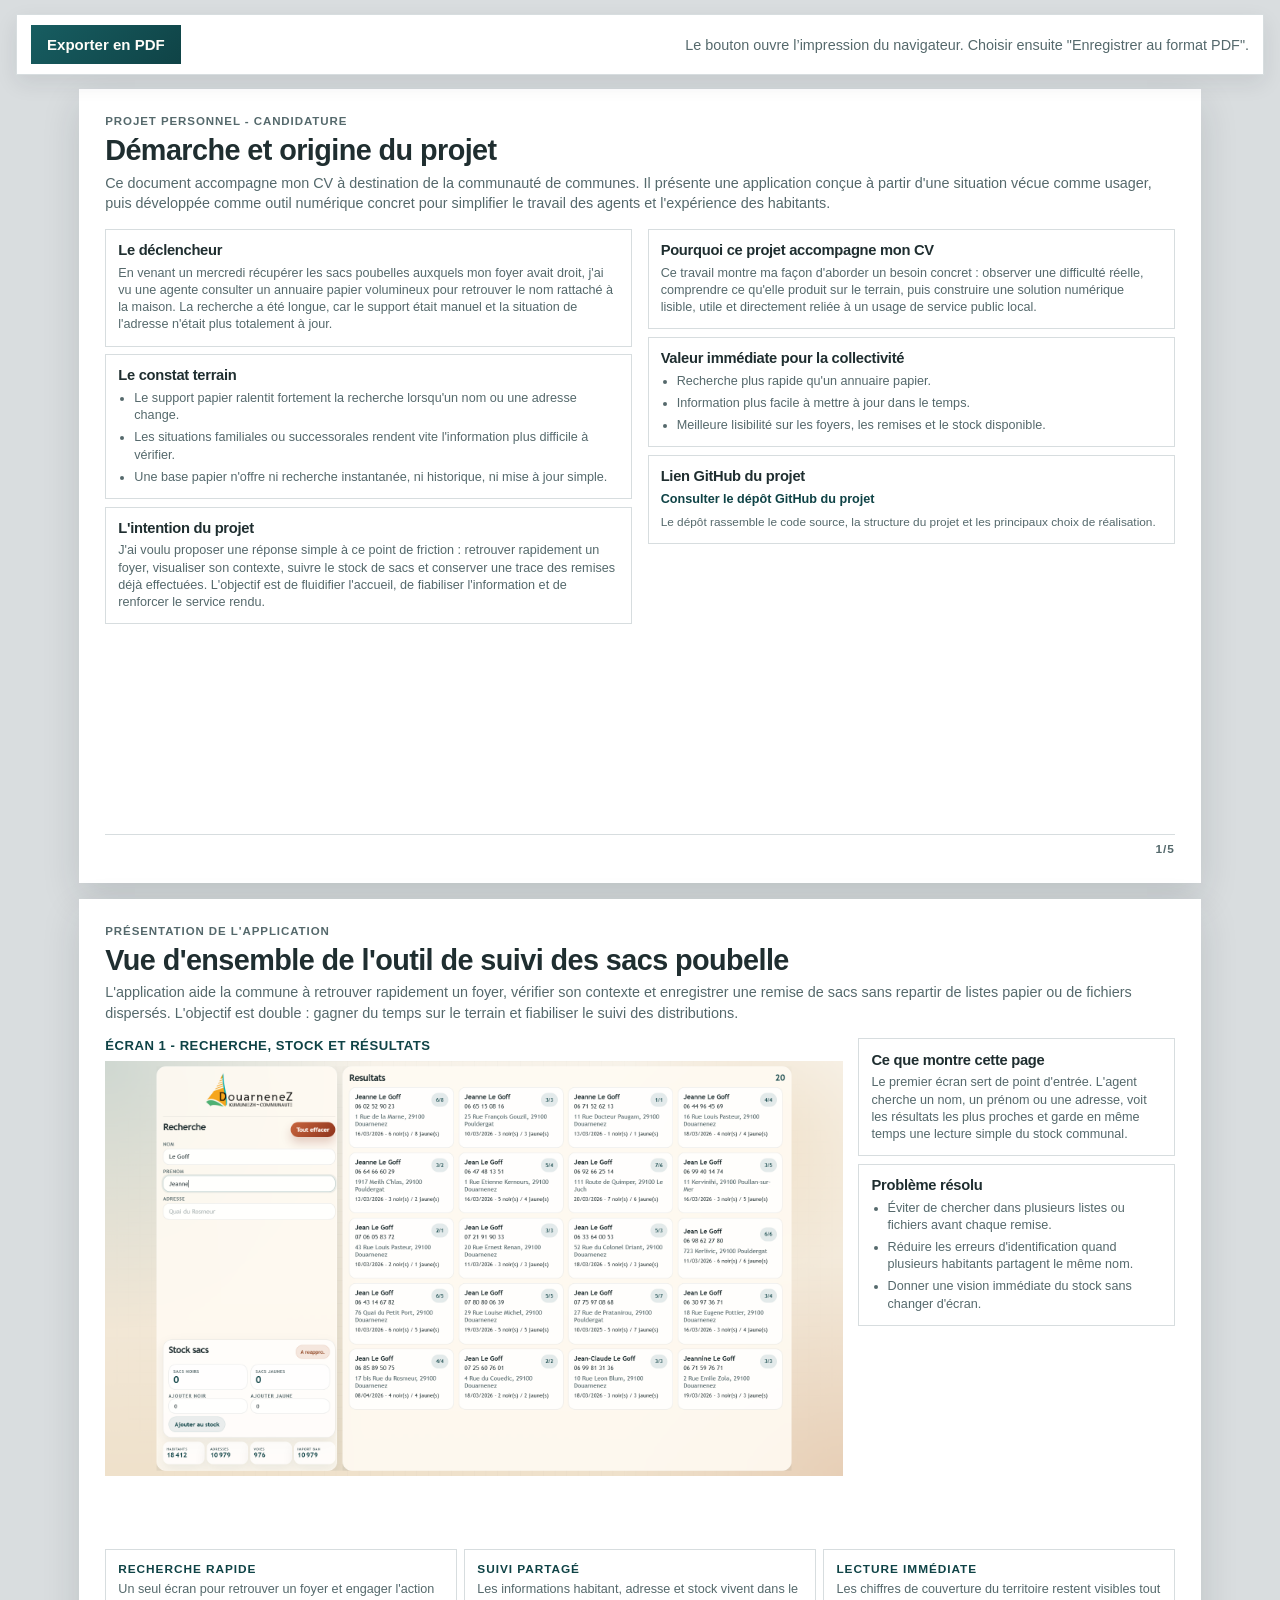
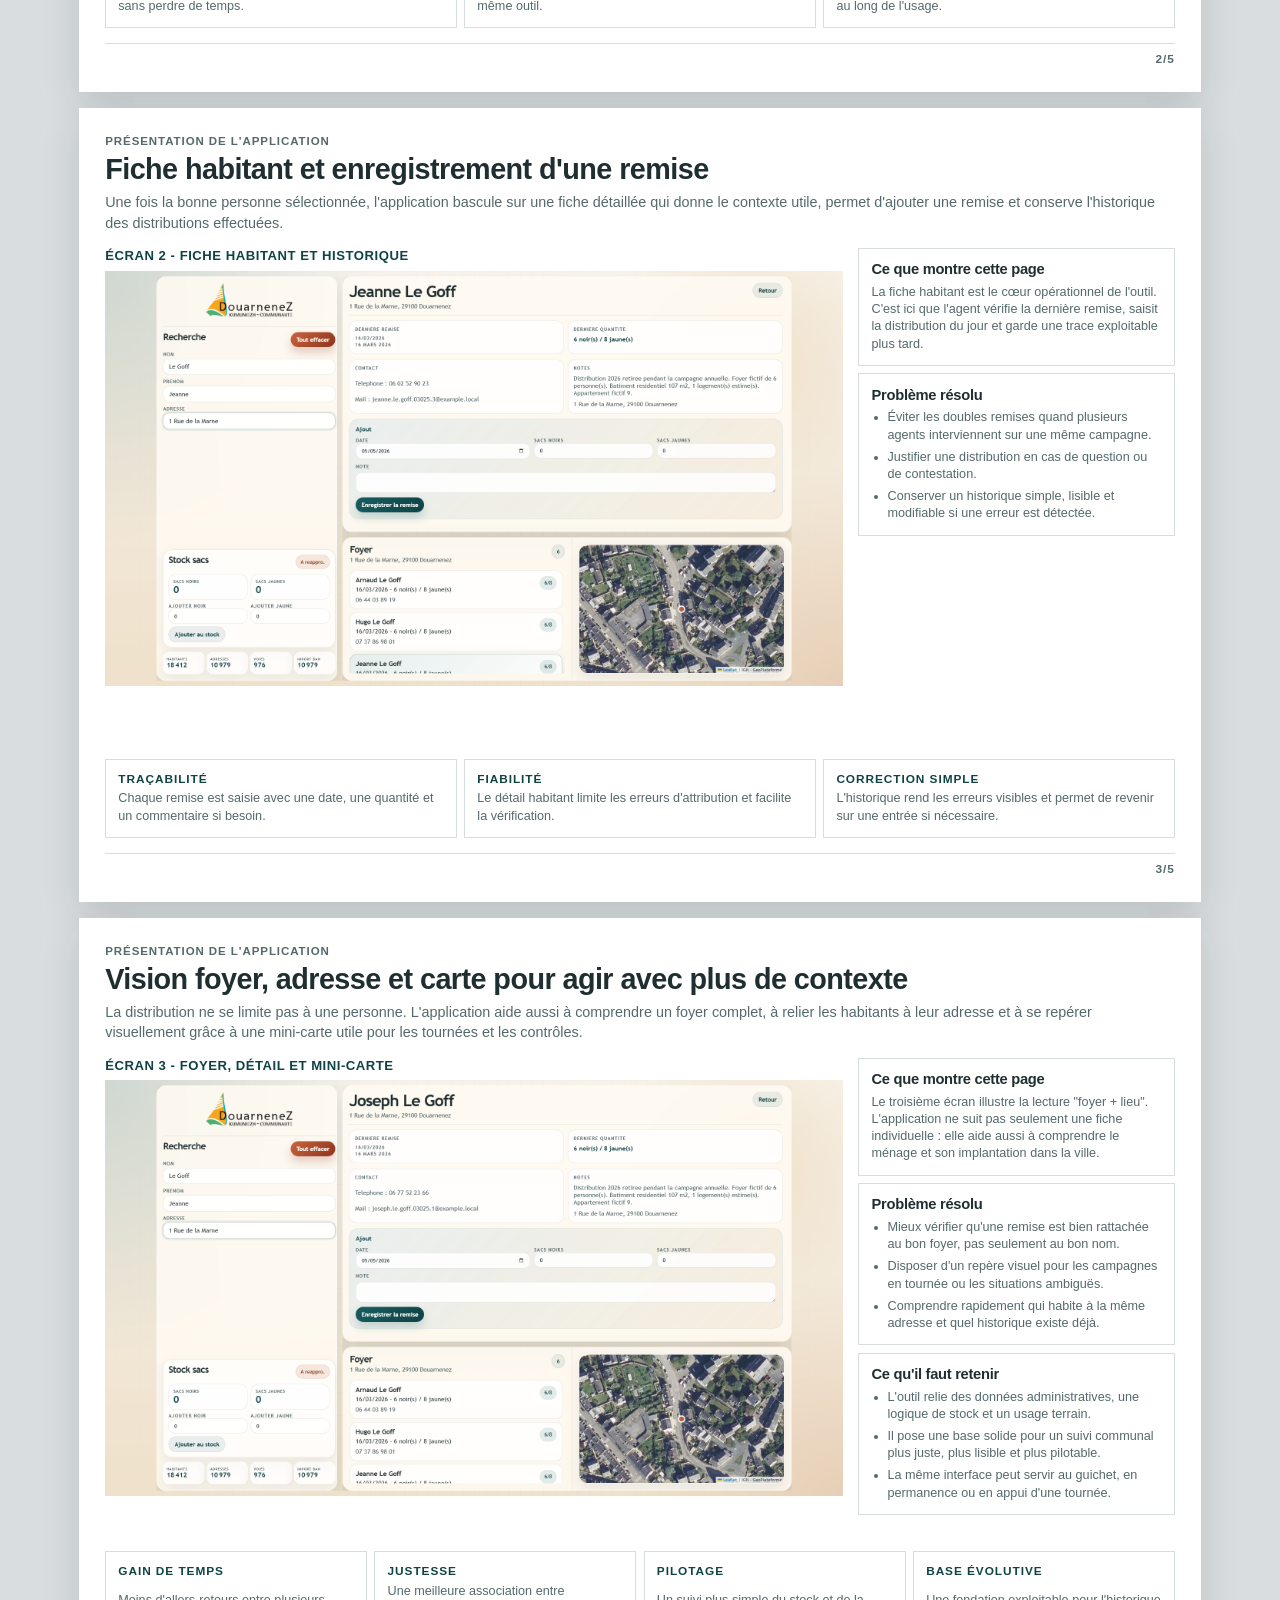
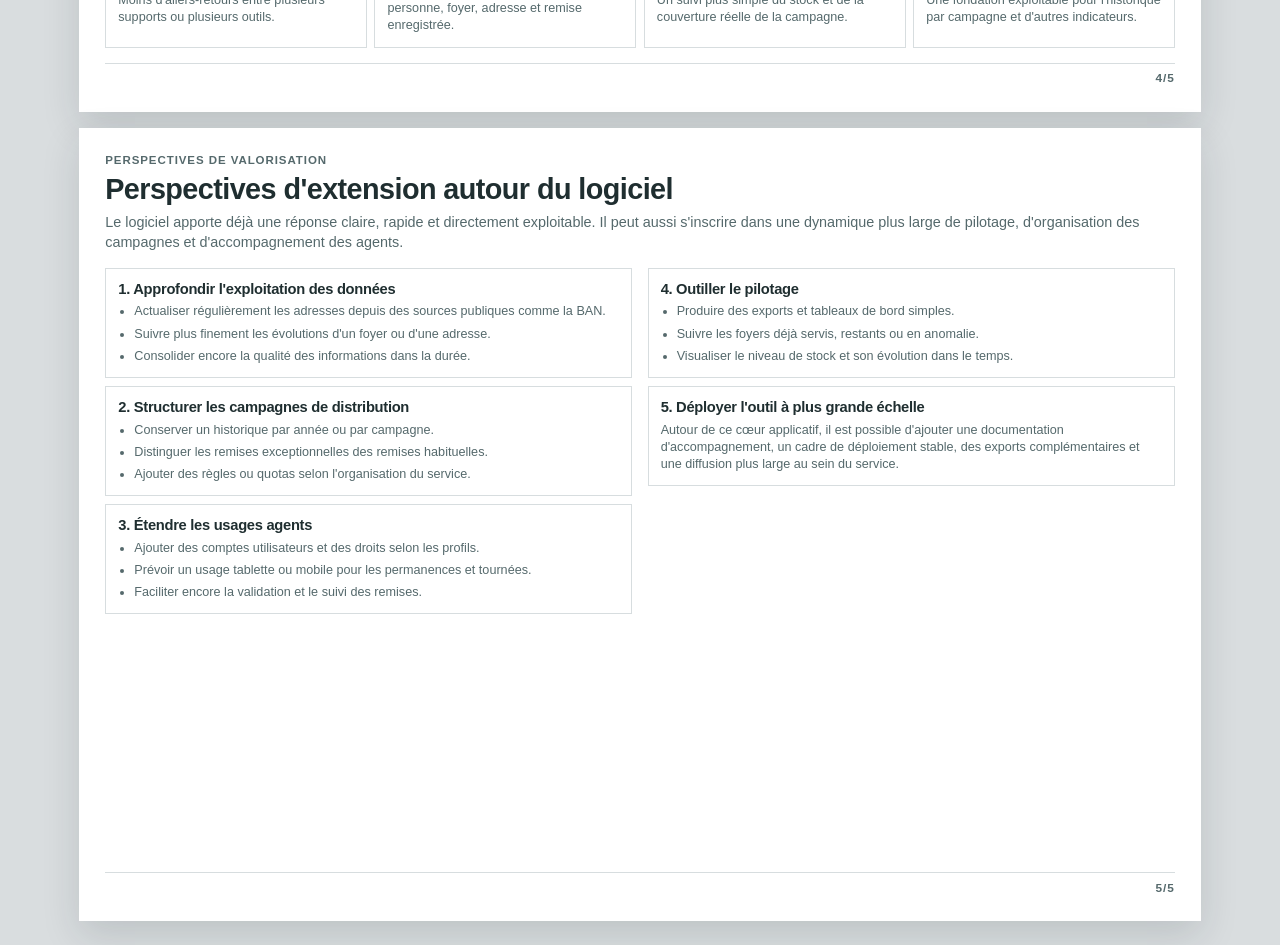
==== static/presentation-a4.html @ c41b3599 "Initial commit" ====
<!DOCTYPE html>
<html lang="fr">
  <head>
    <meta charset="UTF-8" />
    <meta name="viewport" content="width=device-width, initial-scale=1.0" />
    <title>Présentation A4 - Suivi des sacs poubelle</title>
    <style>
      :root {
        --page-bg: #d9dddf;
        --paper: #ffffff;
        --line: #d7dddf;
        --line-strong: #c4cccf;
        --ink: #1f2e30;
        --ink-soft: #55696c;
        --sea: #175d61;
        --sea-deep: #0f4346;
        --sea-mist: #dce9e6;
        --rust: #ba643c;
        --rust-soft: #f1d0bf;
        --gold: #d6a45d;
        --panel: rgba(255, 250, 242, 0.88);
        --shadow: 0 14px 36px rgba(18, 35, 39, 0.14);
        --ui-font: "Trebuchet MS", "Gill Sans", sans-serif;
      }

      * {
        box-sizing: border-box;
      }

      @page {
        size: A4 landscape;
        margin: 6mm;
      }

      html,
      body {
        margin: 0;
        padding: 0;
      }

      body {
        font-family: var(--ui-font);
        color: var(--ink);
        background: var(--page-bg);
      }

      body,
      button {
        font-family: var(--ui-font);
      }

      .toolbar {
        position: sticky;
        top: 0;
        z-index: 20;
        padding: 14px 16px 0;
      }

      .toolbar-inner {
        display: flex;
        align-items: center;
        justify-content: space-between;
        gap: 16px;
        max-width: 1260px;
        margin: 0 auto;
        padding: 10px 14px;
        background: #ffffff;
        border: 1px solid var(--line);
        box-shadow: 0 8px 22px rgba(18, 35, 39, 0.09);
      }

      .toolbar-copy {
        margin: 0;
        font-size: 0.9rem;
        color: var(--ink-soft);
      }

      .export-button {
        appearance: none;
        border: none;
        padding: 11px 16px;
        background: linear-gradient(135deg, var(--sea), var(--sea-deep));
        color: #fffdf8;
        font-size: 0.94rem;
        font-weight: 800;
        cursor: pointer;
      }

      .deck {
        width: fit-content;
        display: grid;
        gap: 16px;
        padding: 14px 12px 24px;
        margin: 0 auto;
      }

      .page {
        width: 297mm;
        height: 210mm;
        margin: 0 auto;
        padding: 7mm;
        background: var(--paper);
        box-shadow: var(--shadow);
        display: grid;
        grid-template-rows: auto 1fr auto;
        gap: 4mm;
      }

      .page-header {
        display: grid;
        gap: 2mm;
      }

      .page-footer {
        width: 100%;
        margin: 0;
        padding-top: 2mm;
        border-top: 1px solid var(--line);
        font-size: 0.74rem;
        font-weight: 800;
        letter-spacing: 0.08em;
        text-align: right;
        color: var(--ink-soft);
      }

      .eyebrow {
        margin: 0;
        font-size: 0.72rem;
        font-weight: 800;
        letter-spacing: 0.08em;
        text-transform: uppercase;
        color: var(--ink-soft);
      }

      .page-title,
      .card-title,
      .screen-title,
      .mock-title,
      .mock-name,
      .mock-address-title {
        margin: 0;
        font-weight: 800;
        letter-spacing: -0.02em;
      }

      .page-title {
        font-size: 1.8rem;
        line-height: 1.05;
      }

      .page-lead {
        margin: 0;
        max-width: 100%;
        font-size: 0.9rem;
        line-height: 1.42;
        color: var(--ink-soft);
      }

      .page-body {
        display: grid;
        grid-template-columns: minmax(0, 1.82fr) minmax(235px, 0.78fr);
        gap: 4mm;
        min-height: 0;
        align-items: start;
      }

      .page-body-equal {
        grid-template-columns: repeat(2, minmax(0, 1fr));
      }

      .note-card,
      .summary-card {
        border: 1px solid var(--line);
        background: #ffffff;
      }

      .screen-card {
        padding: 0;
        display: grid;
        gap: 2mm;
        min-width: 0;
      }

      .screen-label {
        display: block;
        margin: 0;
        font-size: 0.82rem;
        font-weight: 800;
        letter-spacing: 0.04em;
        text-transform: uppercase;
        color: var(--sea-deep);
      }

      .screen-shell {
        position: relative;
        width: 100%;
        aspect-ratio: 1920 / 1080;
        overflow: hidden;
        background: transparent;
      }

      .screen-capture {
        display: block;
        width: 100%;
        height: 100%;
        object-fit: cover;
        background: #ffffff;
      }

      .note-stack {
        display: grid;
        gap: 2mm;
        align-content: start;
      }

      .note-card {
        padding: 3.2mm;
        display: grid;
        gap: 1.8mm;
      }

      .card-title {
        font-size: 0.92rem;
      }

      .card-copy,
      .note-list,
      .summary-card p {
        margin: 0;
        font-size: 0.79rem;
        line-height: 1.36;
        color: var(--ink-soft);
      }

      .note-list {
        padding-left: 16px;
      }

      .note-list li + li {
        margin-top: 5px;
      }

      .summary-grid {
        display: grid;
        gap: 2mm;
      }

      .summary-grid.three {
        grid-template-columns: repeat(3, minmax(0, 1fr));
      }

      .summary-grid.four {
        grid-template-columns: repeat(4, minmax(0, 1fr));
      }

      .summary-card {
        padding: 3.2mm;
        display: grid;
        gap: 1.2mm;
      }

      .summary-card strong {
        font-size: 0.74rem;
        font-weight: 800;
        text-transform: uppercase;
        letter-spacing: 0.08em;
        color: var(--sea-deep);
      }

      .narrative-grid {
        display: grid;
        grid-template-columns: minmax(0, 1.2fr) minmax(0, 0.8fr);
        gap: 4mm;
        min-height: 0;
        align-items: start;
      }

      .narrative-grid-equal {
        grid-template-columns: repeat(2, minmax(0, 1fr));
      }

      .project-link,
      .project-link:visited {
        color: var(--sea-deep);
        font-weight: 800;
        text-decoration: none;
        overflow-wrap: anywhere;
      }

      .project-link:hover,
      .project-link:focus {
        text-decoration: underline;
      }

      .project-link-note {
        margin: 0;
        font-size: 0.74rem;
        line-height: 1.32;
        color: var(--ink-soft);
      }

      .mock-frame {
        display: grid;
        grid-template-columns: minmax(118px, 31%) 1fr;
        gap: 3mm;
        height: 100%;
        padding: 3mm;
      }

      .mock-panel {
        min-height: 0;
        border: 1px solid rgba(255, 255, 255, 0.82);
        background: var(--panel);
        box-shadow: 0 10px 28px rgba(18, 35, 39, 0.08);
      }

      .mock-sidebar {
        display: flex;
        flex-direction: column;
        gap: 3mm;
        padding: 3mm;
      }

      .mock-brand {
        display: grid;
        gap: 4mm;
      }

      .mock-brand-logo {
        display: block;
        width: 50%;
        max-width: 100%;
        height: auto;
        margin: 0 auto;
        object-fit: contain;
      }

      .mock-brand-rule {
        height: 1px;
        background: rgba(31, 46, 48, 0.14);
      }

      .mock-head-row,
      .mock-inline-row,
      .mock-result-top,
      .mock-kpi-top,
      .mock-history-top,
      .mock-household-top,
      .mock-support-top {
        display: flex;
        align-items: center;
        justify-content: space-between;
        gap: 8px;
      }

      .mock-title {
        font-size: 1.02rem;
      }

      .mock-label {
        display: block;
        margin-bottom: 4px;
        font-size: 0.63rem;
        font-weight: 800;
        text-transform: uppercase;
        letter-spacing: 0.08em;
        color: var(--ink-soft);
      }

      .mock-field-stack,
      .mock-stock,
      .mock-results,
      .mock-detail,
      .mock-households,
      .mock-map-wrap {
        display: grid;
        gap: 2.4mm;
      }

      .mock-input,
      .mock-textarea {
        width: 100%;
        min-height: 10mm;
        padding: 7px 10px;
        border: 1px solid rgba(31, 46, 48, 0.12);
        background: rgba(255, 255, 255, 0.88);
        color: var(--ink);
        font-size: 0.78rem;
      }

      .mock-input.subtle,
      .mock-textarea.subtle {
        color: rgba(77, 97, 100, 0.55);
      }

      .mock-sidebar-footer {
        margin-top: auto;
        display: grid;
        gap: 2.2mm;
      }

      .mock-chip,
      .mock-badge {
        display: inline-flex;
        align-items: center;
        justify-content: center;
        min-height: 30px;
        padding: 6px 10px;
        font-size: 0.7rem;
        font-weight: 800;
        white-space: nowrap;
      }

      .mock-chip {
        border: 1px solid rgba(23, 93, 97, 0.14);
        background: rgba(23, 93, 97, 0.08);
        color: var(--sea-deep);
      }

      .mock-chip.warn {
        border-color: rgba(186, 100, 60, 0.18);
        background: rgba(186, 100, 60, 0.12);
        color: #8c3f1b;
      }

      .mock-stock {
        padding: 2.7mm;
        background: rgba(255, 255, 255, 0.75);
        border: 1px solid rgba(31, 46, 48, 0.1);
      }

      .mock-stock-grid,
      .mock-stock-form,
      .mock-kpi-grid,
      .mock-info-grid,
      .mock-history-grid {
        display: grid;
        gap: 2mm;
      }

      .mock-stock-grid,
      .mock-stock-form,
      .mock-kpi-grid,
      .mock-info-grid {
        grid-template-columns: repeat(2, minmax(0, 1fr));
      }

      .mock-stock-card,
      .mock-metric,
      .mock-result-card,
      .mock-kpi,
      .mock-info-card,
      .mock-history-card,
      .mock-household-card {
        border: 1px solid rgba(31, 46, 48, 0.1);
        background: rgba(255, 255, 255, 0.84);
      }

      .mock-stock-card,
      .mock-kpi,
      .mock-info-card,
      .mock-history-card,
      .mock-household-card,
      .mock-result-card,
      .mock-metric {
        padding: 2.4mm;
      }

      .mock-stock-card span,
      .mock-kpi span,
      .mock-info-card span,
      .mock-history-card span,
      .mock-household-card span,
      .mock-metric span {
        display: block;
        font-size: 0.62rem;
        font-weight: 800;
        text-transform: uppercase;
        letter-spacing: 0.08em;
        color: var(--ink-soft);
      }

      .mock-stock-card strong,
      .mock-kpi strong,
      .mock-info-card strong,
      .mock-history-card strong,
      .mock-household-card strong,
      .mock-metric strong {
        display: block;
        margin-top: 4px;
        color: var(--sea-deep);
        font-size: 0.9rem;
      }

      .mock-sidebar-metrics {
        display: grid;
        grid-template-columns: repeat(4, minmax(0, 1fr));
        gap: 1.6mm;
      }

      .mock-results {
        height: 100%;
        grid-template-rows: auto 1fr;
        padding: 3mm;
      }

      .mock-results-grid {
        display: grid;
        grid-template-columns: repeat(2, minmax(0, 1fr));
        gap: 2mm;
        align-content: start;
      }

      .mock-result-card {
        display: grid;
        gap: 6px;
      }

      .mock-result-card.active,
      .mock-household-card.active {
        background:
          linear-gradient(135deg, rgba(220, 233, 230, 0.78), rgba(255, 255, 255, 0.94)),
          rgba(255, 255, 255, 0.84);
        border-color: rgba(23, 93, 97, 0.24);
      }

      .mock-result-card p,
      .mock-info-card p,
      .mock-history-card p,
      .mock-household-card p,
      .mock-meta,
      .mock-copy {
        margin: 0;
        font-size: 0.74rem;
        line-height: 1.35;
        color: var(--ink-soft);
      }

      .mock-badge {
        background: rgba(23, 93, 97, 0.11);
        color: var(--sea-deep);
      }

      .mock-detail {
        height: 100%;
        padding: 3mm;
        align-content: start;
      }

      .mock-detail-hero {
        display: grid;
        gap: 2mm;
        padding-bottom: 2.4mm;
        border-bottom: 1px solid rgba(31, 46, 48, 0.11);
      }

      .mock-name {
        font-size: 1.3rem;
      }

      .mock-form-shell {
        display: grid;
        gap: 2mm;
        padding: 2.8mm;
        border: 1px solid rgba(23, 93, 97, 0.12);
        background:
          linear-gradient(135deg, rgba(23, 93, 97, 0.08), rgba(214, 164, 93, 0.14)),
          rgba(255, 255, 255, 0.84);
      }

      .mock-form-title,
      .mock-section-kicker {
        font-size: 0.7rem;
        font-weight: 800;
        letter-spacing: 0.08em;
        text-transform: uppercase;
        color: var(--sea-deep);
      }

      .mock-textarea {
        min-height: 16mm;
      }

      .mock-history-grid {
        grid-template-columns: repeat(2, minmax(0, 1fr));
      }

      .mock-delete {
        width: 20px;
        height: 20px;
        background: rgba(186, 100, 60, 0.13);
        border: 1px solid rgba(186, 100, 60, 0.16);
      }

      .mock-support-view {
        display: grid;
        grid-template-rows: auto minmax(0, 1fr);
        gap: 2.6mm;
        padding: 3mm;
      }

      .mock-support-summary {
        display: grid;
        gap: 2mm;
      }

      .mock-support-split {
        display: grid;
        grid-template-columns: minmax(0, 1.02fr) minmax(0, 0.98fr);
        gap: 2mm;
        min-height: 0;
      }

      .mock-households,
      .mock-map-wrap {
        min-height: 0;
        padding: 2.8mm;
      }

      .mock-household-stack {
        display: grid;
        gap: 2mm;
      }

      .mock-address-title {
        font-size: 1rem;
      }

      .mock-map {
        position: relative;
        min-height: 100%;
        overflow: hidden;
        border: 1px solid rgba(31, 46, 48, 0.08);
        background:
          linear-gradient(135deg, rgba(220, 231, 229, 0.94), rgba(244, 232, 216, 0.88)),
          #dde8e6;
      }

      .mock-map-grid {
        position: absolute;
        inset: 0;
        background-image:
          linear-gradient(rgba(23, 93, 97, 0.08) 1px, transparent 1px),
          linear-gradient(90deg, rgba(23, 93, 97, 0.08) 1px, transparent 1px);
        background-size: 28px 28px;
      }

      .mock-road,
      .mock-block,
      .mock-map-pin {
        position: absolute;
      }

      .mock-road {
        background: rgba(255, 255, 255, 0.92);
      }

      .mock-road.one {
        top: 18px;
        left: 24px;
        width: 74%;
        height: 12px;
        transform: rotate(-9deg);
      }

      .mock-road.two {
        top: 72px;
        left: -16px;
        width: 65%;
        height: 15px;
        transform: rotate(32deg);
      }

      .mock-road.three {
        bottom: 24px;
        right: 26px;
        width: 58%;
        height: 14px;
        transform: rotate(12deg);
      }

      .mock-block {
        border: 1px solid rgba(23, 93, 97, 0.12);
        background: rgba(23, 93, 97, 0.12);
      }

      .mock-block.a {
        top: 48px;
        left: 52px;
        width: 62px;
        height: 42px;
      }

      .mock-block.b {
        top: 104px;
        left: 126px;
        width: 74px;
        height: 48px;
      }

      .mock-block.c {
        top: 62px;
        right: 42px;
        width: 88px;
        height: 56px;
      }

      .mock-block.d {
        bottom: 34px;
        right: 96px;
        width: 66px;
        height: 44px;
      }

      .mock-map-pin {
        top: 92px;
        right: 142px;
        display: grid;
        justify-items: center;
        gap: 6px;
      }

      .mock-map-pin-dot {
        width: 20px;
        height: 20px;
        background: var(--rust);
        border: 4px solid rgba(255, 250, 242, 0.94);
        box-shadow: 0 10px 18px rgba(186, 100, 60, 0.22);
      }

      .mock-map-pin-label {
        padding: 5px 9px;
        font-size: 0.68rem;
        font-weight: 800;
        color: var(--sea-deep);
        background: rgba(255, 255, 255, 0.92);
        border: 1px solid rgba(23, 93, 97, 0.12);
      }

      @media (max-width: 1100px) {
        .toolbar-inner {
          align-items: flex-start;
          flex-direction: column;
        }

        .deck {
          margin: 0;
        }

        .page-body,
        .narrative-grid {
          grid-template-columns: 1fr;
        }
      }

      @media (max-width: 820px) {
        .mock-frame {
          grid-template-columns: 1fr;
        }

        .mock-results-grid,
        .mock-stock-grid,
        .mock-stock-form,
        .mock-kpi-grid,
        .mock-info-grid,
        .mock-history-grid,
        .mock-support-split {
          grid-template-columns: 1fr;
        }

        .mock-sidebar-metrics,
        .summary-grid.three,
        .summary-grid.four {
          grid-template-columns: repeat(2, minmax(0, 1fr));
        }
      }

      @media print {
        body {
          background: #ffffff;
        }

        .toolbar {
          display: none;
        }

        .deck {
          gap: 0;
          padding: 0;
        }

        .page {
          width: 297mm;
          height: 210mm;
          box-shadow: none;
          break-after: page;
        }

        .page:last-child {
          break-after: auto;
        }
      }
    </style>
  </head>
  <body>
    <div class="toolbar">
      <div class="toolbar-inner">
        <button type="button" class="export-button" id="export-pdf">Exporter en PDF</button>
        <p class="toolbar-copy">
          Le bouton ouvre l’impression du navigateur. Choisir ensuite "Enregistrer au format PDF".
        </p>
      </div>
    </div>

    <main class="deck">
      <section class="page">
        <header class="page-header">
          <p class="eyebrow">Projet personnel - candidature</p>
          <h1 class="page-title">Démarche et origine du projet</h1>
          <p class="page-lead">
            Ce document accompagne mon CV à destination de la communauté de communes. Il présente
            une application conçue à partir d'une situation vécue comme usager, puis développée
            comme outil numérique concret pour simplifier le travail des agents et l'expérience
            des habitants.
          </p>
        </header>

        <div class="narrative-grid narrative-grid-equal">
          <section class="note-stack">
            <article class="note-card">
              <h2 class="card-title">Le déclencheur</h2>
              <p class="card-copy">
                En venant un mercredi récupérer les sacs poubelles auxquels mon foyer avait droit,
                j'ai vu une agente consulter un annuaire papier volumineux pour retrouver le nom
                rattaché à la maison. La recherche a été longue, car le support était manuel et la
                situation de l'adresse n'était plus totalement à jour.
              </p>
            </article>

            <article class="note-card">
              <h2 class="card-title">Le constat terrain</h2>
              <ul class="note-list">
                <li>Le support papier ralentit fortement la recherche lorsqu'un nom ou une adresse change.</li>
                <li>Les situations familiales ou successorales rendent vite l'information plus difficile à vérifier.</li>
                <li>Une base papier n'offre ni recherche instantanée, ni historique, ni mise à jour simple.</li>
              </ul>
            </article>

            <article class="note-card">
              <h2 class="card-title">L'intention du projet</h2>
              <p class="card-copy">
                J'ai voulu proposer une réponse simple à ce point de friction : retrouver
                rapidement un foyer, visualiser son contexte, suivre le stock de sacs et conserver
                une trace des remises déjà effectuées. L'objectif est de fluidifier l'accueil, de
                fiabiliser l'information et de renforcer le service rendu.
              </p>
            </article>
          </section>

          <aside class="note-stack">
            <article class="note-card">
              <h2 class="card-title">Pourquoi ce projet accompagne mon CV</h2>
              <p class="card-copy">
                Ce travail montre ma façon d'aborder un besoin concret : observer une difficulté
                réelle, comprendre ce qu'elle produit sur le terrain, puis construire une solution
                numérique lisible, utile et directement reliée à un usage de service public local.
              </p>
            </article>

            <article class="note-card">
              <h2 class="card-title">Valeur immédiate pour la collectivité</h2>
              <ul class="note-list">
                <li>Recherche plus rapide qu'un annuaire papier.</li>
                <li>Information plus facile à mettre à jour dans le temps.</li>
                <li>Meilleure lisibilité sur les foyers, les remises et le stock disponible.</li>
              </ul>
            </article>

            <article class="note-card">
              <h2 class="card-title">Lien GitHub du projet</h2>
              <p class="card-copy">
                <a
                  class="project-link"
                  href="https://github.com/Baradoz29/distribution-sacs"
                  target="_blank"
                  rel="noreferrer"
                  >Consulter le dépôt GitHub du projet</a
                >
              </p>
              <p class="project-link-note">
                Le dépôt rassemble le code source, la structure du projet et les principaux choix
                de réalisation.
              </p>
            </article>
          </aside>
        </div>

        <p class="page-footer">1/5</p>
      </section>

      <section class="page">
        <header class="page-header">
          <p class="eyebrow">Présentation de l'application</p>
          <h1 class="page-title">Vue d'ensemble de l'outil de suivi des sacs poubelle</h1>
          <p class="page-lead">
            L'application aide la commune à retrouver rapidement un foyer, vérifier son contexte
            et enregistrer une remise de sacs sans repartir de listes papier ou de fichiers
            dispersés. L'objectif est double : gagner du temps sur le terrain et fiabiliser le
            suivi des distributions.
          </p>
        </header>

        <div class="page-body">
          <section class="screen-card">
            <p class="screen-label">Écran 1 - Recherche, stock et résultats</p>
            <div class="screen-shell">
              <img
                class="screen-capture"
                src="images/presentation-screen-1.png"
                alt="Capture réelle de l'écran de recherche de l'application"
              />
            </div>
          </section>

          <aside class="note-stack">
            <article class="note-card">
              <h2 class="card-title">Ce que montre cette page</h2>
              <p class="card-copy">
                Le premier écran sert de point d'entrée. L'agent cherche un nom, un prénom ou une
                adresse, voit les résultats les plus proches et garde en même temps une lecture
                simple du stock communal.
              </p>
            </article>

            <article class="note-card">
              <h2 class="card-title">Problème résolu</h2>
              <ul class="note-list">
                <li>Éviter de chercher dans plusieurs listes ou fichiers avant chaque remise.</li>
                <li>Réduire les erreurs d'identification quand plusieurs habitants partagent le même nom.</li>
                <li>Donner une vision immédiate du stock sans changer d'écran.</li>
              </ul>
            </article>

          </aside>
        </div>

        <div class="summary-grid three">
          <article class="summary-card">
            <strong>Recherche rapide</strong>
            <p>Un seul écran pour retrouver un foyer et engager l'action sans perdre de temps.</p>
          </article>
          <article class="summary-card">
            <strong>Suivi partagé</strong>
            <p>Les informations habitant, adresse et stock vivent dans le même outil.</p>
          </article>
          <article class="summary-card">
            <strong>Lecture immédiate</strong>
            <p>Les chiffres de couverture du territoire restent visibles tout au long de l'usage.</p>
          </article>
        </div>
        <p class="page-footer">2/5</p>
      </section>

      <section class="page">
        <header class="page-header">
          <p class="eyebrow">Présentation de l'application</p>
          <h1 class="page-title">Fiche habitant et enregistrement d'une remise</h1>
          <p class="page-lead">
            Une fois la bonne personne sélectionnée, l'application bascule sur une fiche détaillée
            qui donne le contexte utile, permet d'ajouter une remise et conserve l'historique des
            distributions effectuées.
          </p>
        </header>

        <div class="page-body">
          <section class="screen-card">
            <p class="screen-label">Écran 2 - Fiche habitant et historique</p>
            <div class="screen-shell">
              <img
                class="screen-capture"
                src="images/presentation-screen-2.png"
                alt="Capture réelle de la fiche détaillée d'un habitant"
              />
            </div>
          </section>

          <aside class="note-stack">
            <article class="note-card">
              <h2 class="card-title">Ce que montre cette page</h2>
              <p class="card-copy">
                La fiche habitant est le cœur opérationnel de l'outil. C'est ici que l'agent
                vérifie la dernière remise, saisit la distribution du jour et garde une trace
                exploitable plus tard.
              </p>
            </article>

            <article class="note-card">
              <h2 class="card-title">Problème résolu</h2>
              <ul class="note-list">
                <li>Éviter les doubles remises quand plusieurs agents interviennent sur une même campagne.</li>
                <li>Justifier une distribution en cas de question ou de contestation.</li>
                <li>Conserver un historique simple, lisible et modifiable si une erreur est détectée.</li>
              </ul>
            </article>

          </aside>
        </div>

        <div class="summary-grid three">
          <article class="summary-card">
            <strong>Traçabilité</strong>
            <p>Chaque remise est saisie avec une date, une quantité et un commentaire si besoin.</p>
          </article>
          <article class="summary-card">
            <strong>Fiabilité</strong>
            <p>Le détail habitant limite les erreurs d'attribution et facilite la vérification.</p>
          </article>
          <article class="summary-card">
            <strong>Correction simple</strong>
            <p>L'historique rend les erreurs visibles et permet de revenir sur une entrée si nécessaire.</p>
          </article>
        </div>
        <p class="page-footer">3/5</p>
      </section>

      <section class="page">
        <header class="page-header">
          <p class="eyebrow">Présentation de l'application</p>
          <h1 class="page-title">Vision foyer, adresse et carte pour agir avec plus de contexte</h1>
          <p class="page-lead">
            La distribution ne se limite pas à une personne. L'application aide aussi à comprendre
            un foyer complet, à relier les habitants à leur adresse et à se repérer visuellement
            grâce à une mini-carte utile pour les tournées et les contrôles.
          </p>
        </header>

        <div class="page-body">
          <section class="screen-card">
            <p class="screen-label">Écran 3 - Foyer, détail et mini-carte</p>
            <div class="screen-shell">
              <img
                class="screen-capture"
                src="images/presentation-screen-3.png"
                alt="Capture réelle d'un foyer avec mini-carte et fiche habitant"
              />
            </div>
          </section>

          <aside class="note-stack">
            <article class="note-card">
              <h2 class="card-title">Ce que montre cette page</h2>
              <p class="card-copy">
                Le troisième écran illustre la lecture "foyer + lieu". L'application ne suit pas
                seulement une fiche individuelle : elle aide aussi à comprendre le ménage et son
                implantation dans la ville.
              </p>
            </article>

            <article class="note-card">
              <h2 class="card-title">Problème résolu</h2>
              <ul class="note-list">
                <li>Mieux vérifier qu'une remise est bien rattachée au bon foyer, pas seulement au bon nom.</li>
                <li>Disposer d'un repère visuel pour les campagnes en tournée ou les situations ambiguës.</li>
                <li>Comprendre rapidement qui habite à la même adresse et quel historique existe déjà.</li>
              </ul>
            </article>

            <article class="note-card">
              <h2 class="card-title">Ce qu'il faut retenir</h2>
              <ul class="note-list">
                <li>L'outil relie des données administratives, une logique de stock et un usage terrain.</li>
                <li>Il pose une base solide pour un suivi communal plus juste, plus lisible et plus pilotable.</li>
                <li>La même interface peut servir au guichet, en permanence ou en appui d'une tournée.</li>
              </ul>
            </article>
          </aside>
        </div>

        <div class="summary-grid four">
          <article class="summary-card">
            <strong>Gain de temps</strong>
            <p>Moins d'allers-retours entre plusieurs supports ou plusieurs outils.</p>
          </article>
          <article class="summary-card">
            <strong>Justesse</strong>
            <p>Une meilleure association entre personne, foyer, adresse et remise enregistrée.</p>
          </article>
          <article class="summary-card">
            <strong>Pilotage</strong>
            <p>Un suivi plus simple du stock et de la couverture réelle de la campagne.</p>
          </article>
          <article class="summary-card">
            <strong>Base évolutive</strong>
            <p>Une fondation exploitable pour l'historique par campagne et d'autres indicateurs.</p>
          </article>
        </div>
        <p class="page-footer">4/5</p>
      </section>

      <section class="page">
        <header class="page-header">
          <p class="eyebrow">Perspectives de valorisation</p>
          <h1 class="page-title">Perspectives d'extension autour du logiciel</h1>
          <p class="page-lead">
            Le logiciel apporte déjà une réponse claire, rapide et directement exploitable. Il
            peut aussi s'inscrire dans une dynamique plus large de pilotage, d'organisation des
            campagnes et d'accompagnement des agents.
          </p>
        </header>

        <div class="narrative-grid narrative-grid-equal">
          <section class="note-stack">
            <article class="note-card">
              <h2 class="card-title">1. Approfondir l'exploitation des données</h2>
              <ul class="note-list">
                <li>Actualiser régulièrement les adresses depuis des sources publiques comme la BAN.</li>
                <li>Suivre plus finement les évolutions d'un foyer ou d'une adresse.</li>
                <li>Consolider encore la qualité des informations dans la durée.</li>
              </ul>
            </article>

            <article class="note-card">
              <h2 class="card-title">2. Structurer les campagnes de distribution</h2>
              <ul class="note-list">
                <li>Conserver un historique par année ou par campagne.</li>
                <li>Distinguer les remises exceptionnelles des remises habituelles.</li>
                <li>Ajouter des règles ou quotas selon l'organisation du service.</li>
              </ul>
            </article>

            <article class="note-card">
              <h2 class="card-title">3. Étendre les usages agents</h2>
              <ul class="note-list">
                <li>Ajouter des comptes utilisateurs et des droits selon les profils.</li>
                <li>Prévoir un usage tablette ou mobile pour les permanences et tournées.</li>
                <li>Faciliter encore la validation et le suivi des remises.</li>
              </ul>
            </article>
          </section>

          <aside class="note-stack">
            <article class="note-card">
              <h2 class="card-title">4. Outiller le pilotage</h2>
              <ul class="note-list">
                <li>Produire des exports et tableaux de bord simples.</li>
                <li>Suivre les foyers déjà servis, restants ou en anomalie.</li>
                <li>Visualiser le niveau de stock et son évolution dans le temps.</li>
              </ul>
            </article>

            <article class="note-card">
              <h2 class="card-title">5. Déployer l'outil à plus grande échelle</h2>
              <p class="card-copy">
                Autour de ce cœur applicatif, il est possible d'ajouter une documentation
                d'accompagnement, un cadre de déploiement stable, des exports complémentaires et
                une diffusion plus large au sein du service.
              </p>
            </article>
          </aside>
        </div>
        <p class="page-footer">5/5</p>
      </section>
    </main>

    <script>
      document.getElementById("export-pdf").addEventListener("click", () => {
        window.print();
      });
    </script>
  </body>
</html>
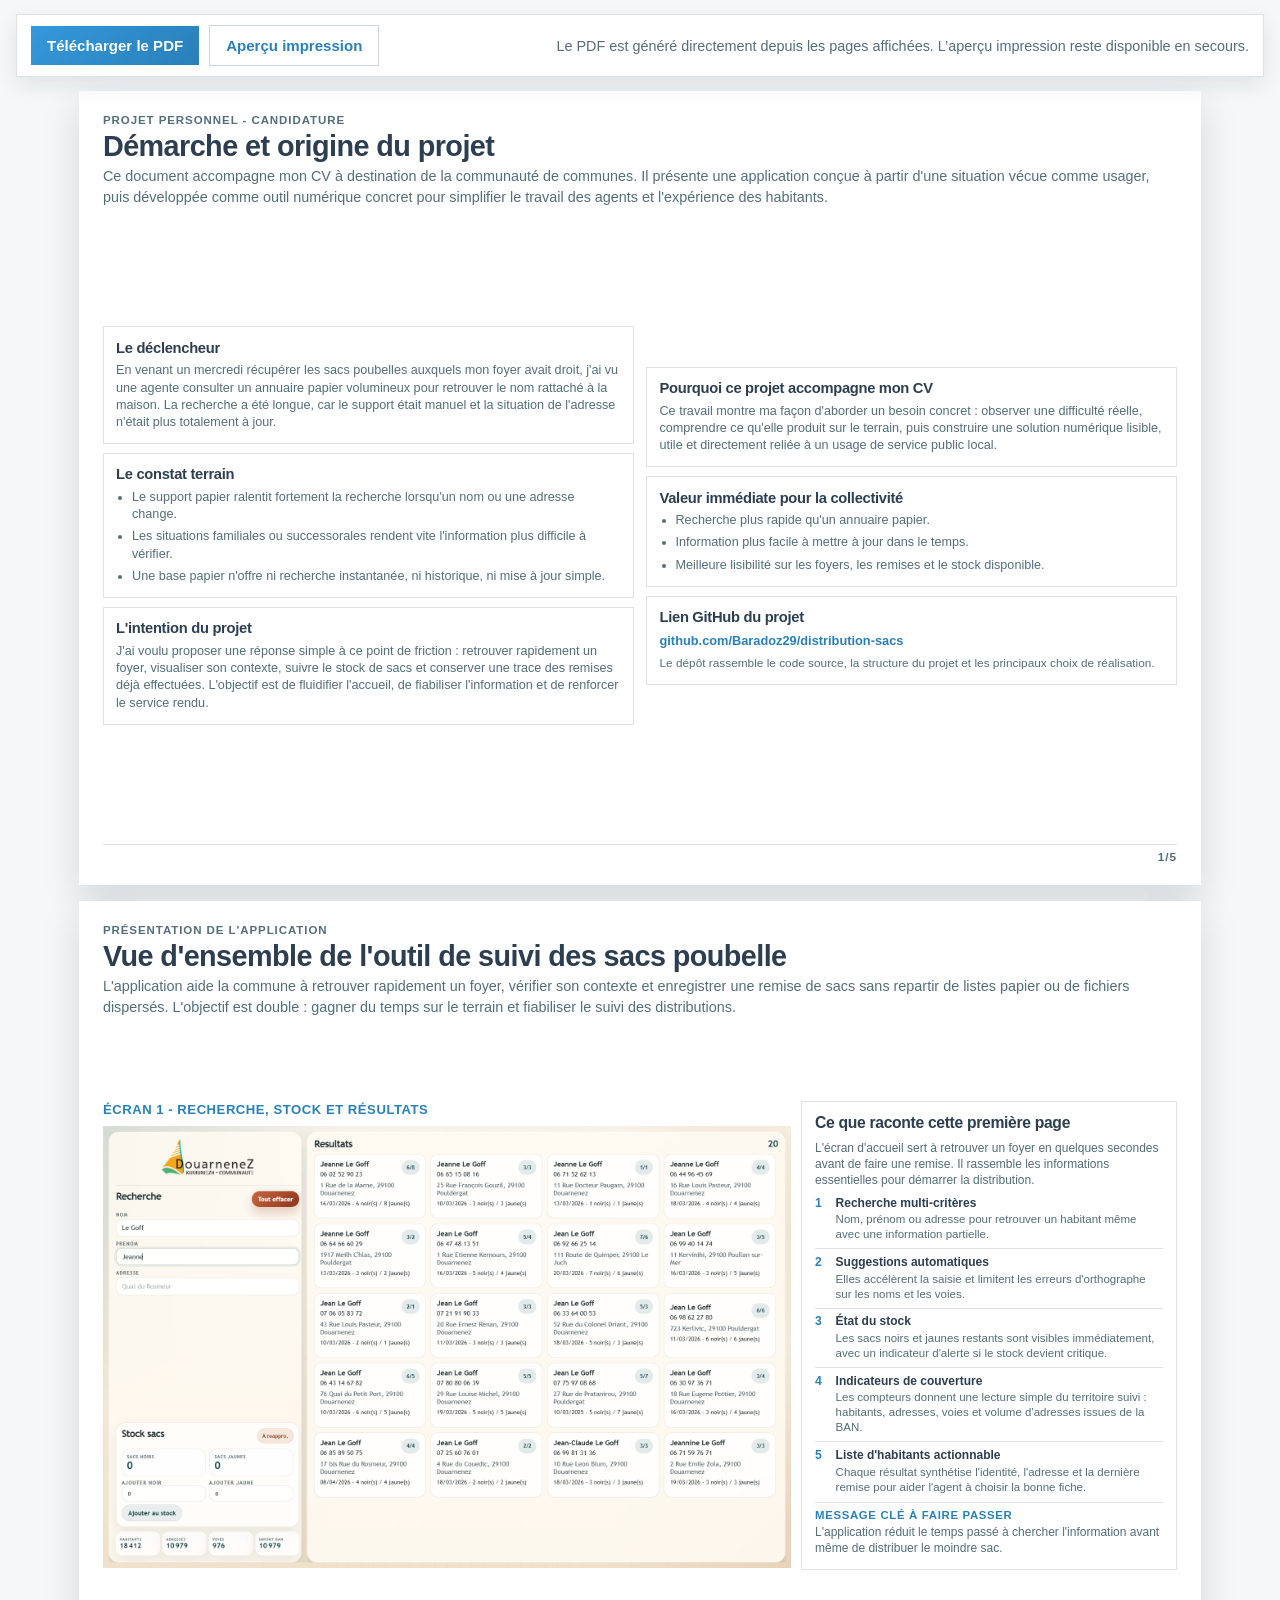
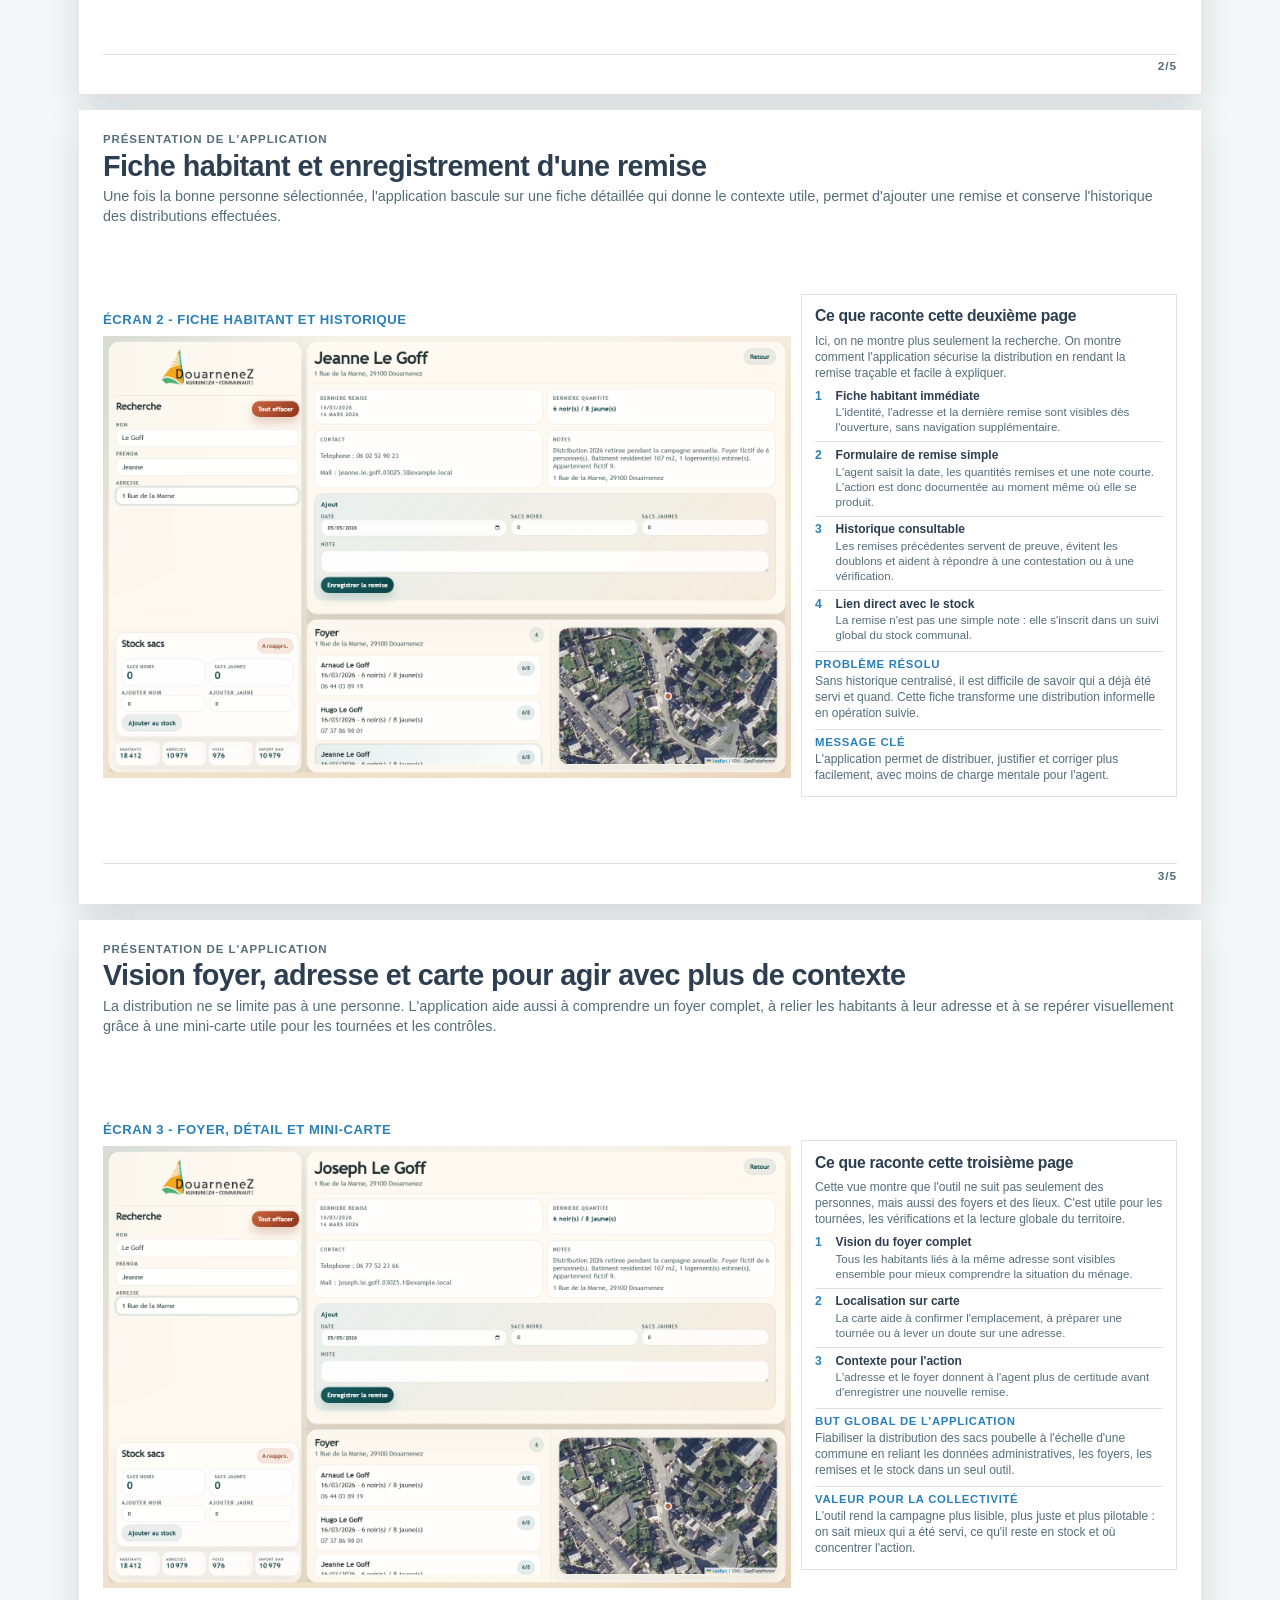
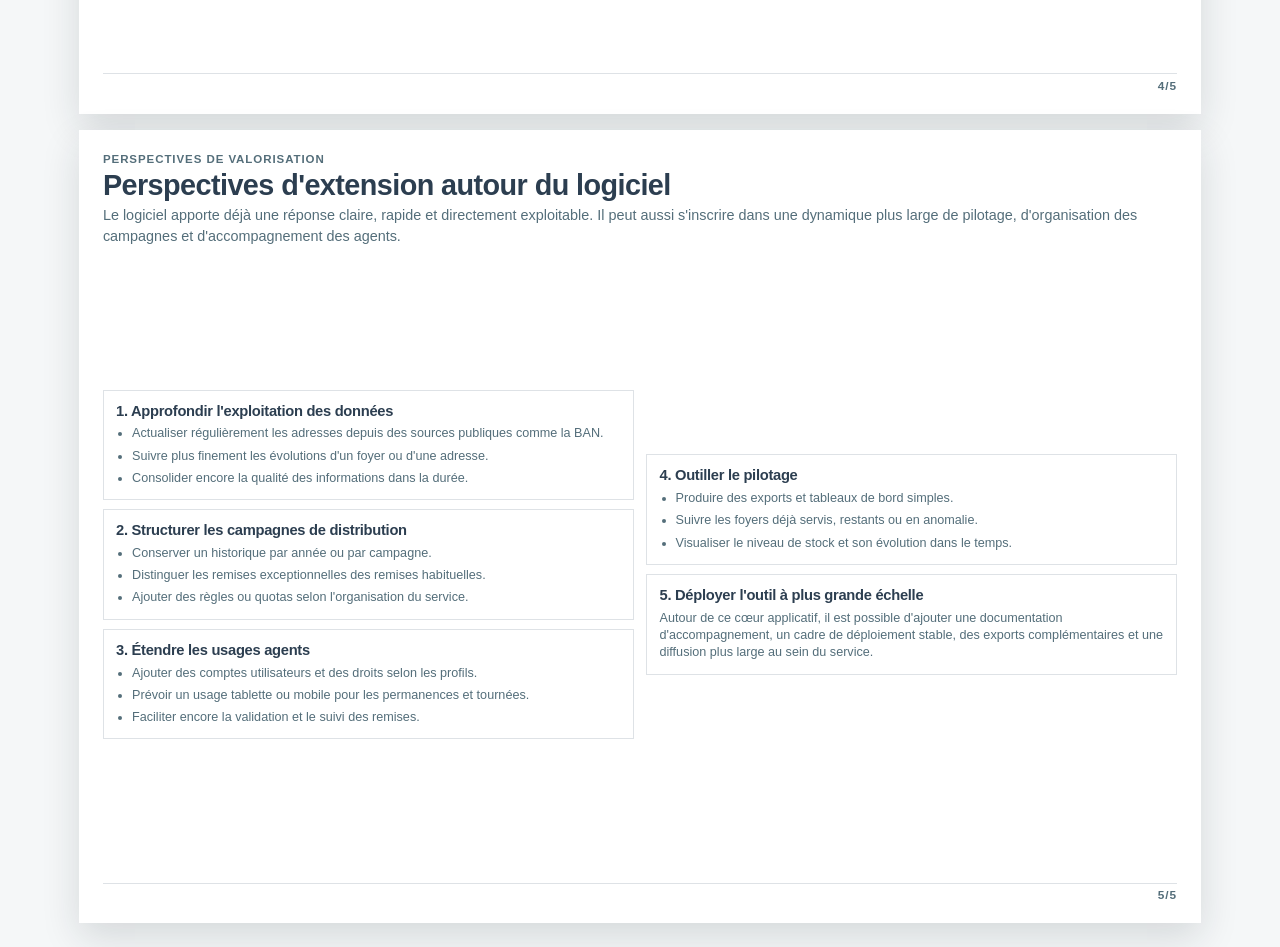
==== commit bb3760e5: "Reorganise le projet et ajoute la variante _dev" ====
--- a/static/presentation-a4.html
+++ b/static/presentation-a4.html
@@ -6,21 +6,21 @@
     <title>Présentation A4 - Suivi des sacs poubelle</title>
     <style>
       :root {
-        --page-bg: #d9dddf;
+        --page-bg: #f5f7f8;
         --paper: #ffffff;
-        --line: #d7dddf;
-        --line-strong: #c4cccf;
-        --ink: #1f2e30;
-        --ink-soft: #55696c;
-        --sea: #175d61;
-        --sea-deep: #0f4346;
-        --sea-mist: #dce9e6;
-        --rust: #ba643c;
+        --line: #dee2e6;
+        --line-strong: #ced4da;
+        --ink: #2c3e50;      /* Modern CV Title Color (Midnight Blue) */
+        --ink-soft: #546e7a; /* Modern CV Text Color (Slate Grey) */
+        --sea: #3498db;      /* Modern Accent Color (Soft Blue) */
+        --sea-deep: #2980b9;
+        --sea-mist: #ebf5fb;
+        --rust: #e67e22;     /* Modern Highlight Color */
         --rust-soft: #f1d0bf;
         --gold: #d6a45d;
         --panel: rgba(255, 250, 242, 0.88);
         --shadow: 0 14px 36px rgba(18, 35, 39, 0.14);
-        --ui-font: "Trebuchet MS", "Gill Sans", sans-serif;
+        --ui-font: "Trebuchet MS", "Lucida Grande", "Lucida Sans Unicode", sans-serif;
       }
 
       * {
@@ -29,13 +29,15 @@
 
       @page {
         size: A4 landscape;
-        margin: 6mm;
+        margin: 0;
       }
 
       html,
       body {
         margin: 0;
         padding: 0;
+        -webkit-print-color-adjust: exact;
+        print-color-adjust: exact;
       }
 
       body {
@@ -69,6 +71,12 @@
         box-shadow: 0 8px 22px rgba(18, 35, 39, 0.09);
       }
 
+      .toolbar-actions {
+        display: flex;
+        align-items: center;
+        gap: 10px;
+      }
+
       .toolbar-copy {
         margin: 0;
         font-size: 0.9rem;
@@ -86,6 +94,17 @@
         cursor: pointer;
       }
 
+      .export-button:disabled {
+        opacity: 0.72;
+        cursor: progress;
+      }
+
+      .export-button.secondary {
+        border: 1px solid var(--line-strong);
+        background: #ffffff;
+        color: var(--sea-deep);
+      }
+
       .deck {
         width: fit-content;
         display: grid;
@@ -98,23 +117,23 @@
         width: 297mm;
         height: 210mm;
         margin: 0 auto;
-        padding: 7mm;
+        padding: 6.1mm 6.4mm 5.6mm;
         background: var(--paper);
         box-shadow: var(--shadow);
         display: grid;
         grid-template-rows: auto 1fr auto;
-        gap: 4mm;
+        gap: 3.1mm;
       }
 
       .page-header {
         display: grid;
-        gap: 2mm;
+        gap: 1.35mm;
       }
 
       .page-footer {
         width: 100%;
         margin: 0;
-        padding-top: 2mm;
+        padding-top: 1.2mm;
         border-top: 1px solid var(--line);
         font-size: 0.74rem;
         font-weight: 800;
@@ -161,11 +180,25 @@
         grid-template-columns: minmax(0, 1.82fr) minmax(235px, 0.78fr);
         gap: 4mm;
         min-height: 0;
-        align-items: start;
+        height: 100%;
+        align-items: center;
       }
 
       .page-body-equal {
         grid-template-columns: repeat(2, minmax(0, 1fr));
+      }
+
+      .page-body-story {
+        grid-template-columns: minmax(0, 1.72fr) minmax(90mm, 0.94fr);
+        gap: 2.8mm;
+      }
+
+      .page-body > section,
+      .page-body > aside,
+      .narrative-grid > section,
+      .narrative-grid > aside {
+        min-height: 0;
+        align-self: center;
       }
 
       .note-card,
@@ -177,7 +210,7 @@
       .screen-card {
         padding: 0;
         display: grid;
-        gap: 2mm;
+        gap: 2.4mm;
         min-width: 0;
       }
 
@@ -194,7 +227,7 @@
       .screen-shell {
         position: relative;
         width: 100%;
-        aspect-ratio: 1920 / 1080;
+        aspect-ratio: 1680 / 1080;
         overflow: hidden;
         background: transparent;
       }
@@ -204,12 +237,13 @@
         width: 100%;
         height: 100%;
         object-fit: cover;
+        object-position: center top;
         background: #ffffff;
       }
 
       .note-stack {
         display: grid;
-        gap: 2mm;
+        gap: 2.4mm;
         align-content: start;
       }
 
@@ -240,6 +274,91 @@
         margin-top: 5px;
       }
 
+      .story-card {
+        height: 100%;
+        padding: 3.4mm;
+        display: grid;
+        gap: 2mm;
+        align-content: start;
+      }
+
+      .story-card > .card-title {
+        font-size: 0.98rem;
+      }
+
+      .story-intro,
+      .story-note {
+        margin: 0;
+        font-size: 0.75rem;
+        line-height: 1.34;
+        color: var(--ink-soft);
+      }
+
+      .story-steps {
+        list-style: none;
+        margin: 0;
+        padding: 0;
+        display: grid;
+        gap: 1.6mm;
+      }
+
+      .story-step {
+        display: grid;
+        grid-template-columns: 13px 1fr;
+        gap: 2mm;
+        align-items: start;
+        padding-top: 1.5mm;
+        border-top: 1px solid var(--line);
+      }
+
+      .story-step:first-child {
+        padding-top: 0;
+        border-top: none;
+      }
+
+      .story-step-index {
+        font-size: 0.76rem;
+        font-weight: 800;
+        line-height: 1.2;
+        color: var(--sea-deep);
+      }
+
+      .story-step-body {
+        display: grid;
+        gap: 0.6mm;
+      }
+
+      .story-step-title {
+        margin: 0;
+        font-size: 0.75rem;
+        font-weight: 800;
+        line-height: 1.2;
+        color: var(--ink);
+      }
+
+      .story-step-copy {
+        margin: 0;
+        font-size: 0.72rem;
+        line-height: 1.3;
+        color: var(--ink-soft);
+      }
+
+      .story-section {
+        display: grid;
+        gap: 0.8mm;
+        padding-top: 1.6mm;
+        border-top: 1px solid var(--line);
+      }
+
+      .story-section-title {
+        margin: 0;
+        font-size: 0.71rem;
+        font-weight: 800;
+        letter-spacing: 0.06em;
+        text-transform: uppercase;
+        color: var(--sea-deep);
+      }
+
       .summary-grid {
         display: grid;
         gap: 2mm;
@@ -270,13 +389,18 @@
       .narrative-grid {
         display: grid;
         grid-template-columns: minmax(0, 1.2fr) minmax(0, 0.8fr);
-        gap: 4mm;
+        gap: 3.4mm;
         min-height: 0;
-        align-items: start;
+        height: 100%;
+        align-items: center;
       }
 
       .narrative-grid-equal {
         grid-template-columns: repeat(2, minmax(0, 1fr));
+      }
+
+      .narrative-grid-equal .note-stack {
+        align-content: center;
       }
 
       .project-link,
@@ -297,6 +421,15 @@
         font-size: 0.74rem;
         line-height: 1.32;
         color: var(--ink-soft);
+      }
+
+      .project-url {
+        margin: 0;
+        font-size: 0.8rem;
+        font-weight: 800;
+        line-height: 1.34;
+        color: var(--sea-deep);
+        overflow-wrap: anywhere;
       }
 
       .mock-frame {
@@ -737,7 +870,7 @@
         border: 1px solid rgba(23, 93, 97, 0.12);
       }
 
-      @media (max-width: 1100px) {
+      @media screen and (max-width: 1100px) {
         .toolbar-inner {
           align-items: flex-start;
           flex-direction: column;
@@ -753,7 +886,7 @@
         }
       }
 
-      @media (max-width: 820px) {
+      @media screen and (max-width: 820px) {
         .mock-frame {
           grid-template-columns: 1fr;
         }
@@ -776,8 +909,14 @@
       }
 
       @media print {
+        * {
+          -webkit-print-color-adjust: exact !important;
+          print-color-adjust: exact !important;
+        }
+
+        html,
         body {
-          background: #ffffff;
+          background: var(--page-bg);
         }
 
         .toolbar {
@@ -787,13 +926,43 @@
         .deck {
           gap: 0;
           padding: 0;
+          margin: 0;
         }
 
         .page {
           width: 297mm;
           height: 210mm;
-          box-shadow: none;
+          margin: 0;
+          box-shadow: var(--shadow);
+          overflow: hidden;
+          break-inside: avoid;
           break-after: page;
+        }
+
+        .page-body {
+          grid-template-columns: minmax(0, 1.82fr) minmax(235px, 0.78fr) !important;
+          align-items: center !important;
+        }
+
+        .page-body-story {
+          grid-template-columns: minmax(0, 1.72fr) minmax(90mm, 0.94fr) !important;
+        }
+
+        .narrative-grid {
+          grid-template-columns: minmax(0, 1.2fr) minmax(0, 0.8fr) !important;
+          align-items: center !important;
+        }
+
+        .narrative-grid-equal {
+          grid-template-columns: repeat(2, minmax(0, 1fr)) !important;
+        }
+
+        .summary-grid.three {
+          grid-template-columns: repeat(3, minmax(0, 1fr)) !important;
+        }
+
+        .summary-grid.four {
+          grid-template-columns: repeat(4, minmax(0, 1fr)) !important;
         }
 
         .page:last-child {
@@ -805,9 +974,13 @@
   <body>
     <div class="toolbar">
       <div class="toolbar-inner">
-        <button type="button" class="export-button" id="export-pdf">Exporter en PDF</button>
+        <div class="toolbar-actions">
+          <button type="button" class="export-button" id="download-pdf">Télécharger le PDF</button>
+          <button type="button" class="export-button secondary" id="print-pdf">Aperçu impression</button>
+        </div>
         <p class="toolbar-copy">
-          Le bouton ouvre l’impression du navigateur. Choisir ensuite "Enregistrer au format PDF".
+          Le PDF est généré directement depuis les pages affichées. L’aperçu impression reste
+          disponible en secours.
         </p>
       </div>
     </div>
@@ -878,15 +1051,7 @@
 
             <article class="note-card">
               <h2 class="card-title">Lien GitHub du projet</h2>
-              <p class="card-copy">
-                <a
-                  class="project-link"
-                  href="https://github.com/Baradoz29/distribution-sacs"
-                  target="_blank"
-                  rel="noreferrer"
-                  >Consulter le dépôt GitHub du projet</a
-                >
-              </p>
+              <p class="project-url">github.com/Baradoz29/distribution-sacs</p>
               <p class="project-link-note">
                 Le dépôt rassemble le code source, la structure du projet et les principaux choix
                 de réalisation.
@@ -910,7 +1075,7 @@
           </p>
         </header>
 
-        <div class="page-body">
+        <div class="page-body page-body-story">
           <section class="screen-card">
             <p class="screen-label">Écran 1 - Recherche, stock et résultats</p>
             <div class="screen-shell">
@@ -922,41 +1087,75 @@
             </div>
           </section>
 
-          <aside class="note-stack">
-            <article class="note-card">
-              <h2 class="card-title">Ce que montre cette page</h2>
-              <p class="card-copy">
-                Le premier écran sert de point d'entrée. L'agent cherche un nom, un prénom ou une
-                adresse, voit les résultats les plus proches et garde en même temps une lecture
-                simple du stock communal.
+          <aside>
+            <article class="note-card story-card">
+              <h2 class="card-title">Ce que raconte cette première page</h2>
+              <p class="story-intro">
+                L'écran d'accueil sert à retrouver un foyer en quelques secondes avant de faire
+                une remise. Il rassemble les informations essentielles pour démarrer la
+                distribution.
               </p>
+              <ol class="story-steps">
+                <li class="story-step">
+                  <span class="story-step-index">1</span>
+                  <div class="story-step-body">
+                    <p class="story-step-title">Recherche multi-critères</p>
+                    <p class="story-step-copy">
+                      Nom, prénom ou adresse pour retrouver un habitant même avec une information
+                      partielle.
+                    </p>
+                  </div>
+                </li>
+                <li class="story-step">
+                  <span class="story-step-index">2</span>
+                  <div class="story-step-body">
+                    <p class="story-step-title">Suggestions automatiques</p>
+                    <p class="story-step-copy">
+                      Elles accélèrent la saisie et limitent les erreurs d'orthographe sur les
+                      noms et les voies.
+                    </p>
+                  </div>
+                </li>
+                <li class="story-step">
+                  <span class="story-step-index">3</span>
+                  <div class="story-step-body">
+                    <p class="story-step-title">État du stock</p>
+                    <p class="story-step-copy">
+                      Les sacs noirs et jaunes restants sont visibles immédiatement, avec un
+                      indicateur d'alerte si le stock devient critique.
+                    </p>
+                  </div>
+                </li>
+                <li class="story-step">
+                  <span class="story-step-index">4</span>
+                  <div class="story-step-body">
+                    <p class="story-step-title">Indicateurs de couverture</p>
+                    <p class="story-step-copy">
+                      Les compteurs donnent une lecture simple du territoire suivi : habitants,
+                      adresses, voies et volume d'adresses issues de la BAN.
+                    </p>
+                  </div>
+                </li>
+                <li class="story-step">
+                  <span class="story-step-index">5</span>
+                  <div class="story-step-body">
+                    <p class="story-step-title">Liste d'habitants actionnable</p>
+                    <p class="story-step-copy">
+                      Chaque résultat synthétise l'identité, l'adresse et la dernière remise pour
+                      aider l'agent à choisir la bonne fiche.
+                    </p>
+                  </div>
+                </li>
+              </ol>
+              <section class="story-section">
+                <h3 class="story-section-title">Message clé à faire passer</h3>
+                <p class="story-note">
+                  L'application réduit le temps passé à chercher l'information avant même de
+                  distribuer le moindre sac.
+                </p>
+              </section>
             </article>
-
-            <article class="note-card">
-              <h2 class="card-title">Problème résolu</h2>
-              <ul class="note-list">
-                <li>Éviter de chercher dans plusieurs listes ou fichiers avant chaque remise.</li>
-                <li>Réduire les erreurs d'identification quand plusieurs habitants partagent le même nom.</li>
-                <li>Donner une vision immédiate du stock sans changer d'écran.</li>
-              </ul>
-            </article>
-
           </aside>
-        </div>
-
-        <div class="summary-grid three">
-          <article class="summary-card">
-            <strong>Recherche rapide</strong>
-            <p>Un seul écran pour retrouver un foyer et engager l'action sans perdre de temps.</p>
-          </article>
-          <article class="summary-card">
-            <strong>Suivi partagé</strong>
-            <p>Les informations habitant, adresse et stock vivent dans le même outil.</p>
-          </article>
-          <article class="summary-card">
-            <strong>Lecture immédiate</strong>
-            <p>Les chiffres de couverture du territoire restent visibles tout au long de l'usage.</p>
-          </article>
         </div>
         <p class="page-footer">2/5</p>
       </section>
@@ -972,7 +1171,7 @@
           </p>
         </header>
 
-        <div class="page-body">
+        <div class="page-body page-body-story">
           <section class="screen-card">
             <p class="screen-label">Écran 2 - Fiche habitant et historique</p>
             <div class="screen-shell">
@@ -984,41 +1183,71 @@
             </div>
           </section>
 
-          <aside class="note-stack">
-            <article class="note-card">
-              <h2 class="card-title">Ce que montre cette page</h2>
-              <p class="card-copy">
-                La fiche habitant est le cœur opérationnel de l'outil. C'est ici que l'agent
-                vérifie la dernière remise, saisit la distribution du jour et garde une trace
-                exploitable plus tard.
+          <aside>
+            <article class="note-card story-card">
+              <h2 class="card-title">Ce que raconte cette deuxième page</h2>
+              <p class="story-intro">
+                Ici, on ne montre plus seulement la recherche. On montre comment l'application
+                sécurise la distribution en rendant la remise traçable et facile à expliquer.
               </p>
+              <ol class="story-steps">
+                <li class="story-step">
+                  <span class="story-step-index">1</span>
+                  <div class="story-step-body">
+                    <p class="story-step-title">Fiche habitant immédiate</p>
+                    <p class="story-step-copy">
+                      L'identité, l'adresse et la dernière remise sont visibles dès l'ouverture,
+                      sans navigation supplémentaire.
+                    </p>
+                  </div>
+                </li>
+                <li class="story-step">
+                  <span class="story-step-index">2</span>
+                  <div class="story-step-body">
+                    <p class="story-step-title">Formulaire de remise simple</p>
+                    <p class="story-step-copy">
+                      L'agent saisit la date, les quantités remises et une note courte. L'action
+                      est donc documentée au moment même où elle se produit.
+                    </p>
+                  </div>
+                </li>
+                <li class="story-step">
+                  <span class="story-step-index">3</span>
+                  <div class="story-step-body">
+                    <p class="story-step-title">Historique consultable</p>
+                    <p class="story-step-copy">
+                      Les remises précédentes servent de preuve, évitent les doublons et aident à
+                      répondre à une contestation ou à une vérification.
+                    </p>
+                  </div>
+                </li>
+                <li class="story-step">
+                  <span class="story-step-index">4</span>
+                  <div class="story-step-body">
+                    <p class="story-step-title">Lien direct avec le stock</p>
+                    <p class="story-step-copy">
+                      La remise n'est pas une simple note : elle s'inscrit dans un suivi global du
+                      stock communal.
+                    </p>
+                  </div>
+                </li>
+              </ol>
+              <section class="story-section">
+                <h3 class="story-section-title">Problème résolu</h3>
+                <p class="story-note">
+                  Sans historique centralisé, il est difficile de savoir qui a déjà été servi et
+                  quand. Cette fiche transforme une distribution informelle en opération suivie.
+                </p>
+              </section>
+              <section class="story-section">
+                <h3 class="story-section-title">Message clé</h3>
+                <p class="story-note">
+                  L'application permet de distribuer, justifier et corriger plus facilement, avec
+                  moins de charge mentale pour l'agent.
+                </p>
+              </section>
             </article>
-
-            <article class="note-card">
-              <h2 class="card-title">Problème résolu</h2>
-              <ul class="note-list">
-                <li>Éviter les doubles remises quand plusieurs agents interviennent sur une même campagne.</li>
-                <li>Justifier une distribution en cas de question ou de contestation.</li>
-                <li>Conserver un historique simple, lisible et modifiable si une erreur est détectée.</li>
-              </ul>
-            </article>
-
           </aside>
-        </div>
-
-        <div class="summary-grid three">
-          <article class="summary-card">
-            <strong>Traçabilité</strong>
-            <p>Chaque remise est saisie avec une date, une quantité et un commentaire si besoin.</p>
-          </article>
-          <article class="summary-card">
-            <strong>Fiabilité</strong>
-            <p>Le détail habitant limite les erreurs d'attribution et facilite la vérification.</p>
-          </article>
-          <article class="summary-card">
-            <strong>Correction simple</strong>
-            <p>L'historique rend les erreurs visibles et permet de revenir sur une entrée si nécessaire.</p>
-          </article>
         </div>
         <p class="page-footer">3/5</p>
       </section>
@@ -1034,7 +1263,7 @@
           </p>
         </header>
 
-        <div class="page-body">
+        <div class="page-body page-body-story">
           <section class="screen-card">
             <p class="screen-label">Écran 3 - Foyer, détail et mini-carte</p>
             <div class="screen-shell">
@@ -1046,53 +1275,63 @@
             </div>
           </section>
 
-          <aside class="note-stack">
-            <article class="note-card">
-              <h2 class="card-title">Ce que montre cette page</h2>
-              <p class="card-copy">
-                Le troisième écran illustre la lecture "foyer + lieu". L'application ne suit pas
-                seulement une fiche individuelle : elle aide aussi à comprendre le ménage et son
-                implantation dans la ville.
+          <aside>
+            <article class="note-card story-card">
+              <h2 class="card-title">Ce que raconte cette troisième page</h2>
+              <p class="story-intro">
+                Cette vue montre que l'outil ne suit pas seulement des personnes, mais aussi des
+                foyers et des lieux. C'est utile pour les tournées, les vérifications et la
+                lecture globale du territoire.
               </p>
-            </article>
-
-            <article class="note-card">
-              <h2 class="card-title">Problème résolu</h2>
-              <ul class="note-list">
-                <li>Mieux vérifier qu'une remise est bien rattachée au bon foyer, pas seulement au bon nom.</li>
-                <li>Disposer d'un repère visuel pour les campagnes en tournée ou les situations ambiguës.</li>
-                <li>Comprendre rapidement qui habite à la même adresse et quel historique existe déjà.</li>
-              </ul>
-            </article>
-
-            <article class="note-card">
-              <h2 class="card-title">Ce qu'il faut retenir</h2>
-              <ul class="note-list">
-                <li>L'outil relie des données administratives, une logique de stock et un usage terrain.</li>
-                <li>Il pose une base solide pour un suivi communal plus juste, plus lisible et plus pilotable.</li>
-                <li>La même interface peut servir au guichet, en permanence ou en appui d'une tournée.</li>
-              </ul>
+              <ol class="story-steps">
+                <li class="story-step">
+                  <span class="story-step-index">1</span>
+                  <div class="story-step-body">
+                    <p class="story-step-title">Vision du foyer complet</p>
+                    <p class="story-step-copy">
+                      Tous les habitants liés à la même adresse sont visibles ensemble pour mieux
+                      comprendre la situation du ménage.
+                    </p>
+                  </div>
+                </li>
+                <li class="story-step">
+                  <span class="story-step-index">2</span>
+                  <div class="story-step-body">
+                    <p class="story-step-title">Localisation sur carte</p>
+                    <p class="story-step-copy">
+                      La carte aide à confirmer l'emplacement, à préparer une tournée ou à lever un
+                      doute sur une adresse.
+                    </p>
+                  </div>
+                </li>
+                <li class="story-step">
+                  <span class="story-step-index">3</span>
+                  <div class="story-step-body">
+                    <p class="story-step-title">Contexte pour l'action</p>
+                    <p class="story-step-copy">
+                      L'adresse et le foyer donnent à l'agent plus de certitude avant
+                      d'enregistrer une nouvelle remise.
+                    </p>
+                  </div>
+                </li>
+              </ol>
+              <section class="story-section">
+                <h3 class="story-section-title">But global de l'application</h3>
+                <p class="story-note">
+                  Fiabiliser la distribution des sacs poubelle à l'échelle d'une commune en
+                  reliant les données administratives, les foyers, les remises et le stock dans
+                  un seul outil.
+                </p>
+              </section>
+              <section class="story-section">
+                <h3 class="story-section-title">Valeur pour la collectivité</h3>
+                <p class="story-note">
+                  L'outil rend la campagne plus lisible, plus juste et plus pilotable : on sait
+                  mieux qui a été servi, ce qu'il reste en stock et où concentrer l'action.
+                </p>
+              </section>
             </article>
           </aside>
-        </div>
-
-        <div class="summary-grid four">
-          <article class="summary-card">
-            <strong>Gain de temps</strong>
-            <p>Moins d'allers-retours entre plusieurs supports ou plusieurs outils.</p>
-          </article>
-          <article class="summary-card">
-            <strong>Justesse</strong>
-            <p>Une meilleure association entre personne, foyer, adresse et remise enregistrée.</p>
-          </article>
-          <article class="summary-card">
-            <strong>Pilotage</strong>
-            <p>Un suivi plus simple du stock et de la couverture réelle de la campagne.</p>
-          </article>
-          <article class="summary-card">
-            <strong>Base évolutive</strong>
-            <p>Une fondation exploitable pour l'historique par campagne et d'autres indicateurs.</p>
-          </article>
         </div>
         <p class="page-footer">4/5</p>
       </section>
@@ -1163,7 +1402,287 @@
     </main>
 
     <script>
-      document.getElementById("export-pdf").addEventListener("click", () => {
+      const PDF_PAGE_WIDTH_PT = 841.89;
+      const PDF_PAGE_HEIGHT_PT = 595.28;
+      const PDF_RENDER_SCALE = 2;
+      const PDF_FILE_NAME = "presentation-distribution-sacs.pdf";
+      const ROOT_VARIABLES = [
+        "--page-bg",
+        "--paper",
+        "--line",
+        "--line-strong",
+        "--ink",
+        "--ink-soft",
+        "--sea",
+        "--sea-deep",
+        "--sea-mist",
+        "--rust",
+        "--rust-soft",
+        "--gold",
+        "--panel",
+        "--shadow",
+        "--ui-font",
+      ];
+
+      const downloadPdfButton = document.getElementById("download-pdf");
+      const printPdfButton = document.getElementById("print-pdf");
+      const toolbarCopy = document.querySelector(".toolbar-copy");
+      const defaultToolbarCopy = toolbarCopy.textContent.trim();
+
+      function setToolbarMessage(message) {
+        toolbarCopy.textContent = message;
+      }
+
+      function setPdfExportBusy(isBusy) {
+        downloadPdfButton.disabled = isBusy;
+        printPdfButton.disabled = isBusy;
+        downloadPdfButton.textContent = isBusy ? "Génération..." : "Télécharger le PDF";
+      }
+
+      function blobToDataUrl(blob) {
+        return new Promise((resolve, reject) => {
+          const reader = new FileReader();
+          reader.onload = () => resolve(reader.result);
+          reader.onerror = () => reject(reader.error);
+          reader.readAsDataURL(blob);
+        });
+      }
+
+      function dataUrlToBytes(dataUrl) {
+        const base64 = dataUrl.split(",")[1];
+        const binary = atob(base64);
+        const bytes = new Uint8Array(binary.length);
+        for (let index = 0; index < binary.length; index += 1) {
+          bytes[index] = binary.charCodeAt(index);
+        }
+        return bytes;
+      }
+
+      function loadImage(source) {
+        return new Promise((resolve, reject) => {
+          const image = new Image();
+          image.onload = () => resolve(image);
+          image.onerror = () => reject(new Error("Impossible de charger une image pour le PDF."));
+          image.src = source;
+        });
+      }
+
+      async function inlineCloneImages(sourcePage, clonedPage) {
+        const sourceImages = Array.from(sourcePage.querySelectorAll("img"));
+        const clonedImages = Array.from(clonedPage.querySelectorAll("img"));
+
+        await Promise.all(
+          sourceImages.map(async (sourceImage, index) => {
+            const clonedImage = clonedImages[index];
+            if (!clonedImage) {
+              return;
+            }
+
+            const imageUrl = sourceImage.currentSrc || sourceImage.src;
+            if (!imageUrl) {
+              return;
+            }
+
+            try {
+              const response = await fetch(new URL(imageUrl, window.location.href).href);
+              const imageBlob = await response.blob();
+              clonedImage.src = await blobToDataUrl(imageBlob);
+            } catch (error) {
+              clonedImage.src = imageUrl;
+            }
+          })
+        );
+      }
+
+      function getRootVariableStyle() {
+        const computedRootStyle = getComputedStyle(document.documentElement);
+        return ROOT_VARIABLES.map((name) => `${name}: ${computedRootStyle.getPropertyValue(name).trim()};`).join(
+          " "
+        );
+      }
+
+      function buildPageSvgMarkup(clonedPage, width, height) {
+        const pageStyles = Array.from(document.querySelectorAll("style"))
+          .map((styleTag) => styleTag.textContent)
+          .join("\n");
+        const variableStyle = getRootVariableStyle();
+
+        return `
+          <svg xmlns="http://www.w3.org/2000/svg" width="${width}" height="${height}" viewBox="0 0 ${width} ${height}">
+            <foreignObject width="100%" height="100%">
+              <div
+                xmlns="http://www.w3.org/1999/xhtml"
+                style="width:${width}px;height:${height}px;${variableStyle}"
+              >
+                <style>${pageStyles}</style>
+                ${clonedPage.outerHTML}
+              </div>
+            </foreignObject>
+          </svg>
+        `;
+      }
+
+      async function renderPageToJpegBytes(pageElement) {
+        const pageRect = pageElement.getBoundingClientRect();
+        const pageWidth = Math.round(pageRect.width);
+        const pageHeight = Math.round(pageRect.height);
+        const clonedPage = pageElement.cloneNode(true);
+
+        clonedPage.style.width = `${pageWidth}px`;
+        clonedPage.style.height = `${pageHeight}px`;
+        clonedPage.style.margin = "0";
+        clonedPage.style.boxSizing = "border-box";
+
+        await inlineCloneImages(pageElement, clonedPage);
+
+        const svgMarkup = buildPageSvgMarkup(clonedPage, pageWidth, pageHeight);
+        const svgBlob = new Blob([svgMarkup], { type: "image/svg+xml;charset=utf-8" });
+        const svgUrl = URL.createObjectURL(svgBlob);
+
+        try {
+          const renderedImage = await loadImage(svgUrl);
+          const canvas = document.createElement("canvas");
+          canvas.width = Math.round(pageWidth * PDF_RENDER_SCALE);
+          canvas.height = Math.round(pageHeight * PDF_RENDER_SCALE);
+
+          const context = canvas.getContext("2d");
+          context.fillStyle = "#ffffff";
+          context.fillRect(0, 0, canvas.width, canvas.height);
+          context.scale(PDF_RENDER_SCALE, PDF_RENDER_SCALE);
+          context.drawImage(renderedImage, 0, 0, pageWidth, pageHeight);
+
+          return {
+            width: canvas.width,
+            height: canvas.height,
+            bytes: dataUrlToBytes(canvas.toDataURL("image/jpeg", 0.94)),
+          };
+        } finally {
+          URL.revokeObjectURL(svgUrl);
+        }
+      }
+
+      function buildPdfDocument(renderedPages) {
+        const encoder = new TextEncoder();
+        const totalObjects = 2 + renderedPages.length * 3;
+        const pageObjectNumbers = renderedPages.map((_, index) => 3 + index * 3);
+        const contentObjectNumbers = renderedPages.map((_, index) => 4 + index * 3);
+        const imageObjectNumbers = renderedPages.map((_, index) => 5 + index * 3);
+        const chunks = [];
+        const offsets = new Array(totalObjects + 1).fill(0);
+        let byteLength = 0;
+
+        const pushText = (value) => {
+          const bytes = encoder.encode(value);
+          chunks.push(bytes);
+          byteLength += bytes.length;
+        };
+
+        const pushBytes = (value) => {
+          chunks.push(value);
+          byteLength += value.length;
+        };
+
+        const openObject = (objectNumber) => {
+          offsets[objectNumber] = byteLength;
+          pushText(`${objectNumber} 0 obj\n`);
+        };
+
+        const closeObject = () => {
+          pushText("endobj\n");
+        };
+
+        // Rasterize each A4 page exactly as displayed, then assemble a multi-page PDF.
+        pushText("%PDF-1.4\n%1234\n");
+
+        openObject(1);
+        pushText("<< /Type /Catalog /Pages 2 0 R >>\n");
+        closeObject();
+
+        openObject(2);
+        pushText(
+          `<< /Type /Pages /Count ${renderedPages.length} /Kids [${pageObjectNumbers
+            .map((objectNumber) => `${objectNumber} 0 R`)
+            .join(" ")}] >>\n`
+        );
+        closeObject();
+
+        renderedPages.forEach((page, index) => {
+          const pageObjectNumber = pageObjectNumbers[index];
+          const contentObjectNumber = contentObjectNumbers[index];
+          const imageObjectNumber = imageObjectNumbers[index];
+          const imageName = `Im${index + 1}`;
+          const contentStream = `q\n${PDF_PAGE_WIDTH_PT} 0 0 ${PDF_PAGE_HEIGHT_PT} 0 0 cm\n/${imageName} Do\nQ\n`;
+          const contentLength = encoder.encode(contentStream).length;
+
+          openObject(pageObjectNumber);
+          pushText(
+            `<< /Type /Page /Parent 2 0 R /MediaBox [0 0 ${PDF_PAGE_WIDTH_PT} ${PDF_PAGE_HEIGHT_PT}] /Resources << /XObject << /${imageName} ${imageObjectNumber} 0 R >> >> /Contents ${contentObjectNumber} 0 R >>\n`
+          );
+          closeObject();
+
+          openObject(contentObjectNumber);
+          pushText(`<< /Length ${contentLength} >>\nstream\n${contentStream}endstream\n`);
+          closeObject();
+
+          openObject(imageObjectNumber);
+          pushText(
+            `<< /Type /XObject /Subtype /Image /Width ${page.width} /Height ${page.height} /ColorSpace /DeviceRGB /BitsPerComponent 8 /Filter /DCTDecode /Length ${page.bytes.length} >>\nstream\n`
+          );
+          pushBytes(page.bytes);
+          pushText("\nendstream\n");
+          closeObject();
+        });
+
+        const xrefOffset = byteLength;
+        pushText(`xref\n0 ${totalObjects + 1}\n`);
+        pushText("0000000000 65535 f \n");
+        for (let objectNumber = 1; objectNumber <= totalObjects; objectNumber += 1) {
+          pushText(`${String(offsets[objectNumber]).padStart(10, "0")} 00000 n \n`);
+        }
+        pushText(`trailer\n<< /Size ${totalObjects + 1} /Root 1 0 R >>\nstartxref\n${xrefOffset}\n%%EOF`);
+
+        return new Blob(chunks, { type: "application/pdf" });
+      }
+
+      async function exportDeckToPdf() {
+        setPdfExportBusy(true);
+        setToolbarMessage("Génération du PDF en cours...");
+
+        try {
+          if (document.fonts?.ready) {
+            await document.fonts.ready;
+          }
+
+          const pages = Array.from(document.querySelectorAll(".page"));
+          const renderedPages = [];
+
+          for (const page of pages) {
+            renderedPages.push(await renderPageToJpegBytes(page));
+          }
+
+          const pdfBlob = buildPdfDocument(renderedPages);
+          const pdfUrl = URL.createObjectURL(pdfBlob);
+          const link = document.createElement("a");
+          link.href = pdfUrl;
+          link.download = PDF_FILE_NAME;
+          link.click();
+          window.setTimeout(() => URL.revokeObjectURL(pdfUrl), 1000);
+          setToolbarMessage("Le PDF a été généré à partir des pages affichées.");
+        } catch (error) {
+          console.error(error);
+          setToolbarMessage("L’export direct a échoué. L’aperçu impression a été ouvert à la place.");
+          window.print();
+        } finally {
+          setPdfExportBusy(false);
+        }
+      }
+
+      downloadPdfButton.addEventListener("click", () => {
+        exportDeckToPdf();
+      });
+
+      printPdfButton.addEventListener("click", () => {
+        setToolbarMessage(defaultToolbarCopy);
         window.print();
       });
     </script>
